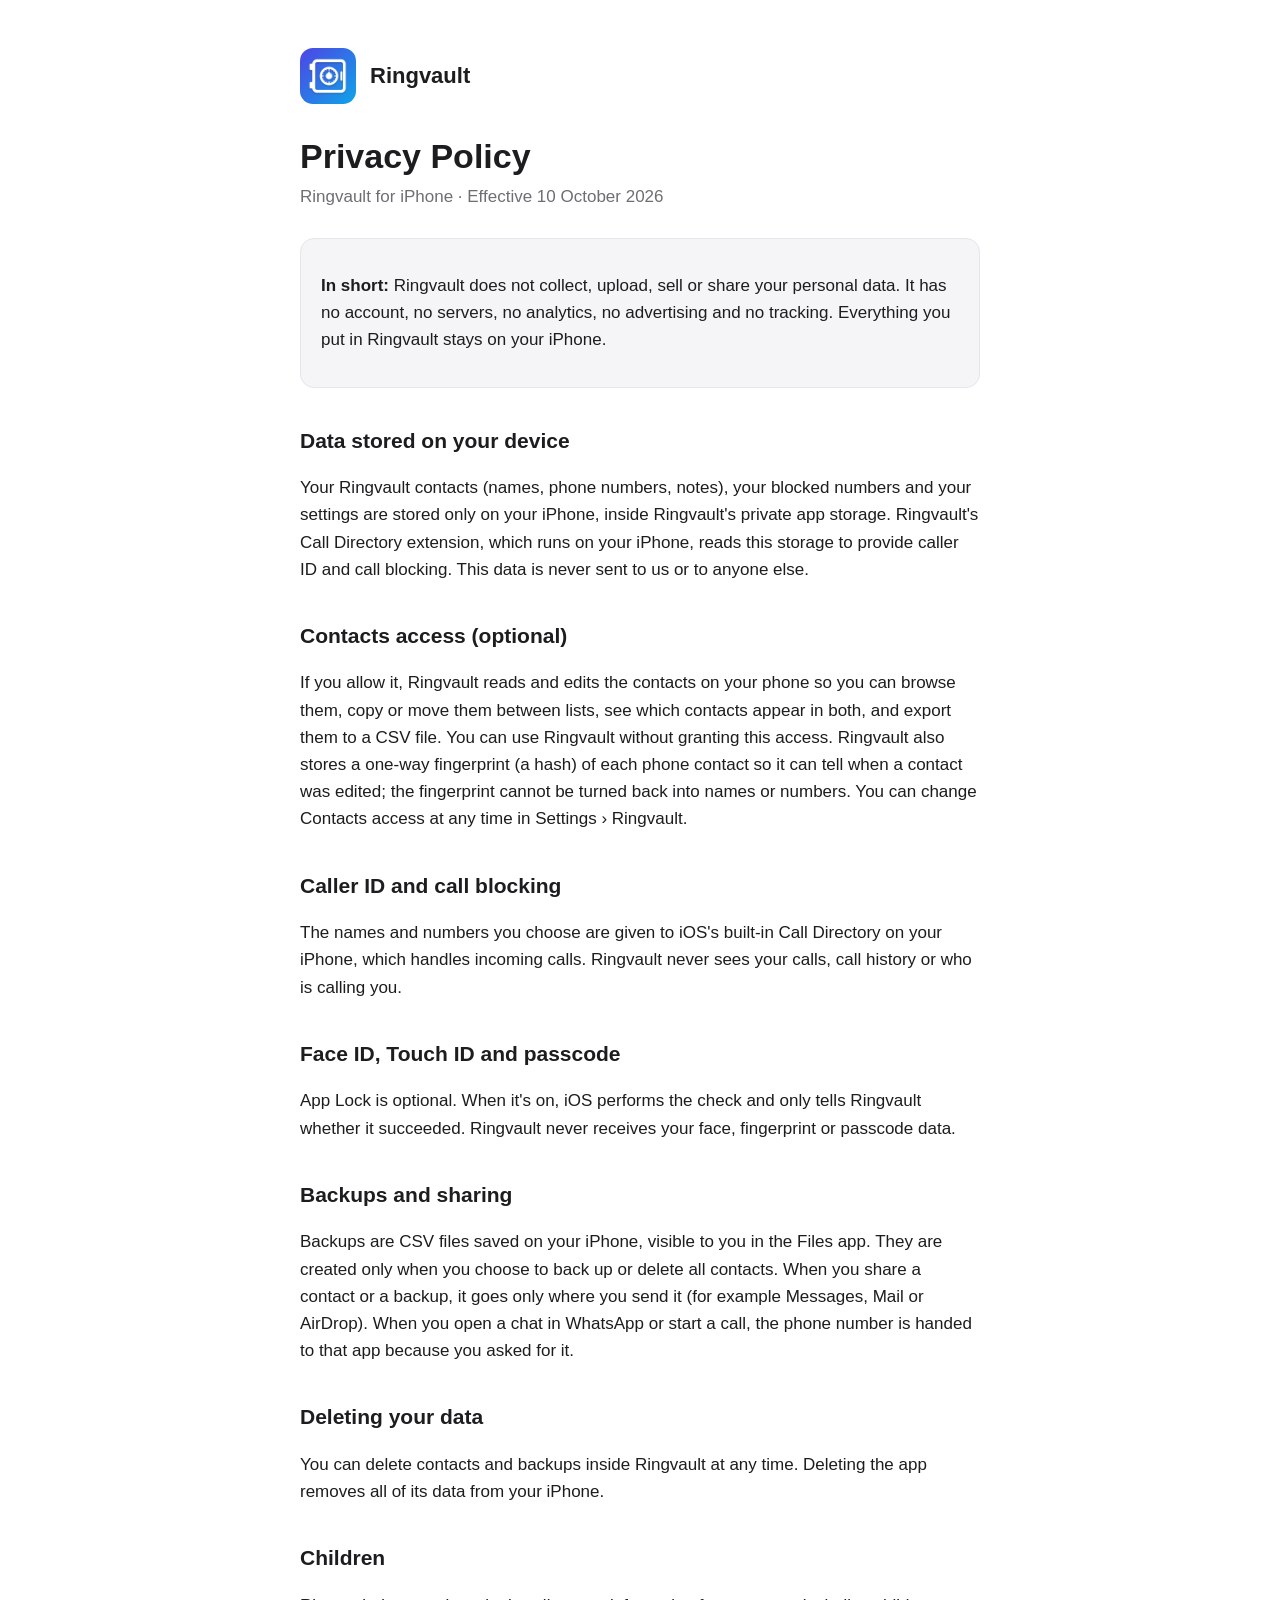
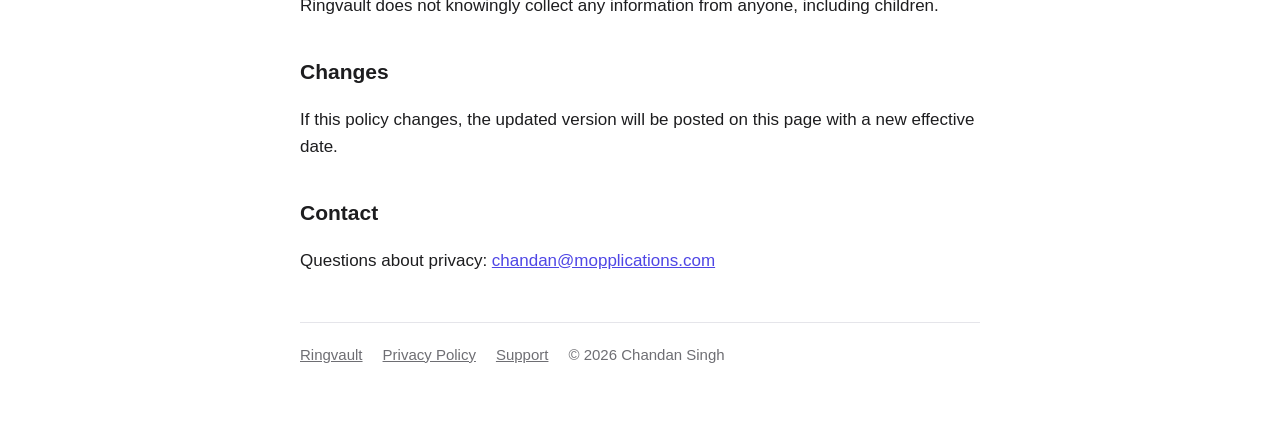
==== privacy/index.html @ 466d8e7d "Add Ringvault privacy policy and support pages Co-Authored-By: Claude Opus 5.5 <noreply@anthropic.co" ====
<!doctype html>
<html lang="en">
<head>
<meta charset="utf-8">
<meta name="viewport" content="width=device-width, initial-scale=1">
<title>Privacy Policy – Ringvault</title>
<meta name="description" content="How Ringvault handles your data: it stays on your device.">
<link rel="icon" href="../icon.png">
<link rel="stylesheet" href="../style.css">
</head>
<body>
<main>
<header><img src="../icon.png" alt=""><a href="../">Ringvault</a></header>
<h1>Privacy Policy</h1>
<p class="meta">Ringvault for iPhone · Effective 10 October 2026</p>
<div class="summary">
<p><strong>In short:</strong> Ringvault does not collect, upload, sell or share your personal data. It has no account, no servers, no analytics, no advertising and no tracking. Everything you put in Ringvault stays on your iPhone.</p>
</div>

<h2>Data stored on your device</h2>
<p>Your Ringvault contacts (names, phone numbers, notes), your blocked numbers and your settings are stored only on your iPhone, inside Ringvault's private app storage. Ringvault's Call Directory extension, which runs on your iPhone, reads this storage to provide caller ID and call blocking. This data is never sent to us or to anyone else.</p>

<h2>Contacts access (optional)</h2>
<p>If you allow it, Ringvault reads and edits the contacts on your phone so you can browse them, copy or move them between lists, see which contacts appear in both, and export them to a CSV file. You can use Ringvault without granting this access. Ringvault also stores a one-way fingerprint (a hash) of each phone contact so it can tell when a contact was edited; the fingerprint cannot be turned back into names or numbers. You can change Contacts access at any time in Settings › Ringvault.</p>

<h2>Caller ID and call blocking</h2>
<p>The names and numbers you choose are given to iOS's built-in Call Directory on your iPhone, which handles incoming calls. Ringvault never sees your calls, call history or who is calling you.</p>

<h2>Face ID, Touch ID and passcode</h2>
<p>App Lock is optional. When it's on, iOS performs the check and only tells Ringvault whether it succeeded. Ringvault never receives your face, fingerprint or passcode data.</p>

<h2>Backups and sharing</h2>
<p>Backups are CSV files saved on your iPhone, visible to you in the Files app. They are created only when you choose to back up or delete all contacts. When you share a contact or a backup, it goes only where you send it (for example Messages, Mail or AirDrop). When you open a chat in WhatsApp or start a call, the phone number is handed to that app because you asked for it.</p>

<h2>Deleting your data</h2>
<p>You can delete contacts and backups inside Ringvault at any time. Deleting the app removes all of its data from your iPhone.</p>

<h2>Children</h2>
<p>Ringvault does not knowingly collect any information from anyone, including children.</p>

<h2>Changes</h2>
<p>If this policy changes, the updated version will be posted on this page with a new effective date.</p>

<h2>Contact</h2>
<p>Questions about privacy: <a href="mailto:chandan@mopplications.com">chandan@mopplications.com</a></p>

<nav><a href="../">Ringvault</a><a href="../privacy/">Privacy Policy</a><a href="../support/">Support</a><span>© 2026 Chandan Singh</span></nav>
</main>
</body>
</html>
---- style.css ----
:root { --bg: #ffffff; --fg: #1d1d1f; --muted: #6e6e73; --accent: #4f46e5; --card: #f5f5f7; --border: #e5e5ea; }
@media (prefers-color-scheme: dark) {
  :root { --bg: #000000; --fg: #f5f5f7; --muted: #a1a1a6; --accent: #8b85ff; --card: #1c1c1e; --border: #2c2c2e; }
}
* { box-sizing: border-box; }
body { margin: 0; background: var(--bg); color: var(--fg); font: 17px/1.6 -apple-system, BlinkMacSystemFont, "Segoe UI", Roboto, sans-serif; }
main { max-width: 720px; margin: 0 auto; padding: 48px 20px 64px; }
header { display: flex; align-items: center; gap: 14px; margin-bottom: 32px; }
header img { width: 56px; height: 56px; border-radius: 13px; }
header a { color: inherit; text-decoration: none; font-weight: 700; font-size: 22px; }
h1 { font-size: 34px; line-height: 1.2; margin: 0 0 6px; }
h2 { font-size: 21px; margin: 36px 0 8px; }
p, li { color: var(--fg); }
.meta { color: var(--muted); margin: 0 0 28px; }
.summary { background: var(--card); border: 1px solid var(--border); border-radius: 14px; padding: 16px 20px; }
a { color: var(--accent); }
nav { display: flex; gap: 20px; margin-top: 48px; padding-top: 20px; border-top: 1px solid var(--border); color: var(--muted); font-size: 15px; flex-wrap: wrap; }
nav a { color: var(--muted); }
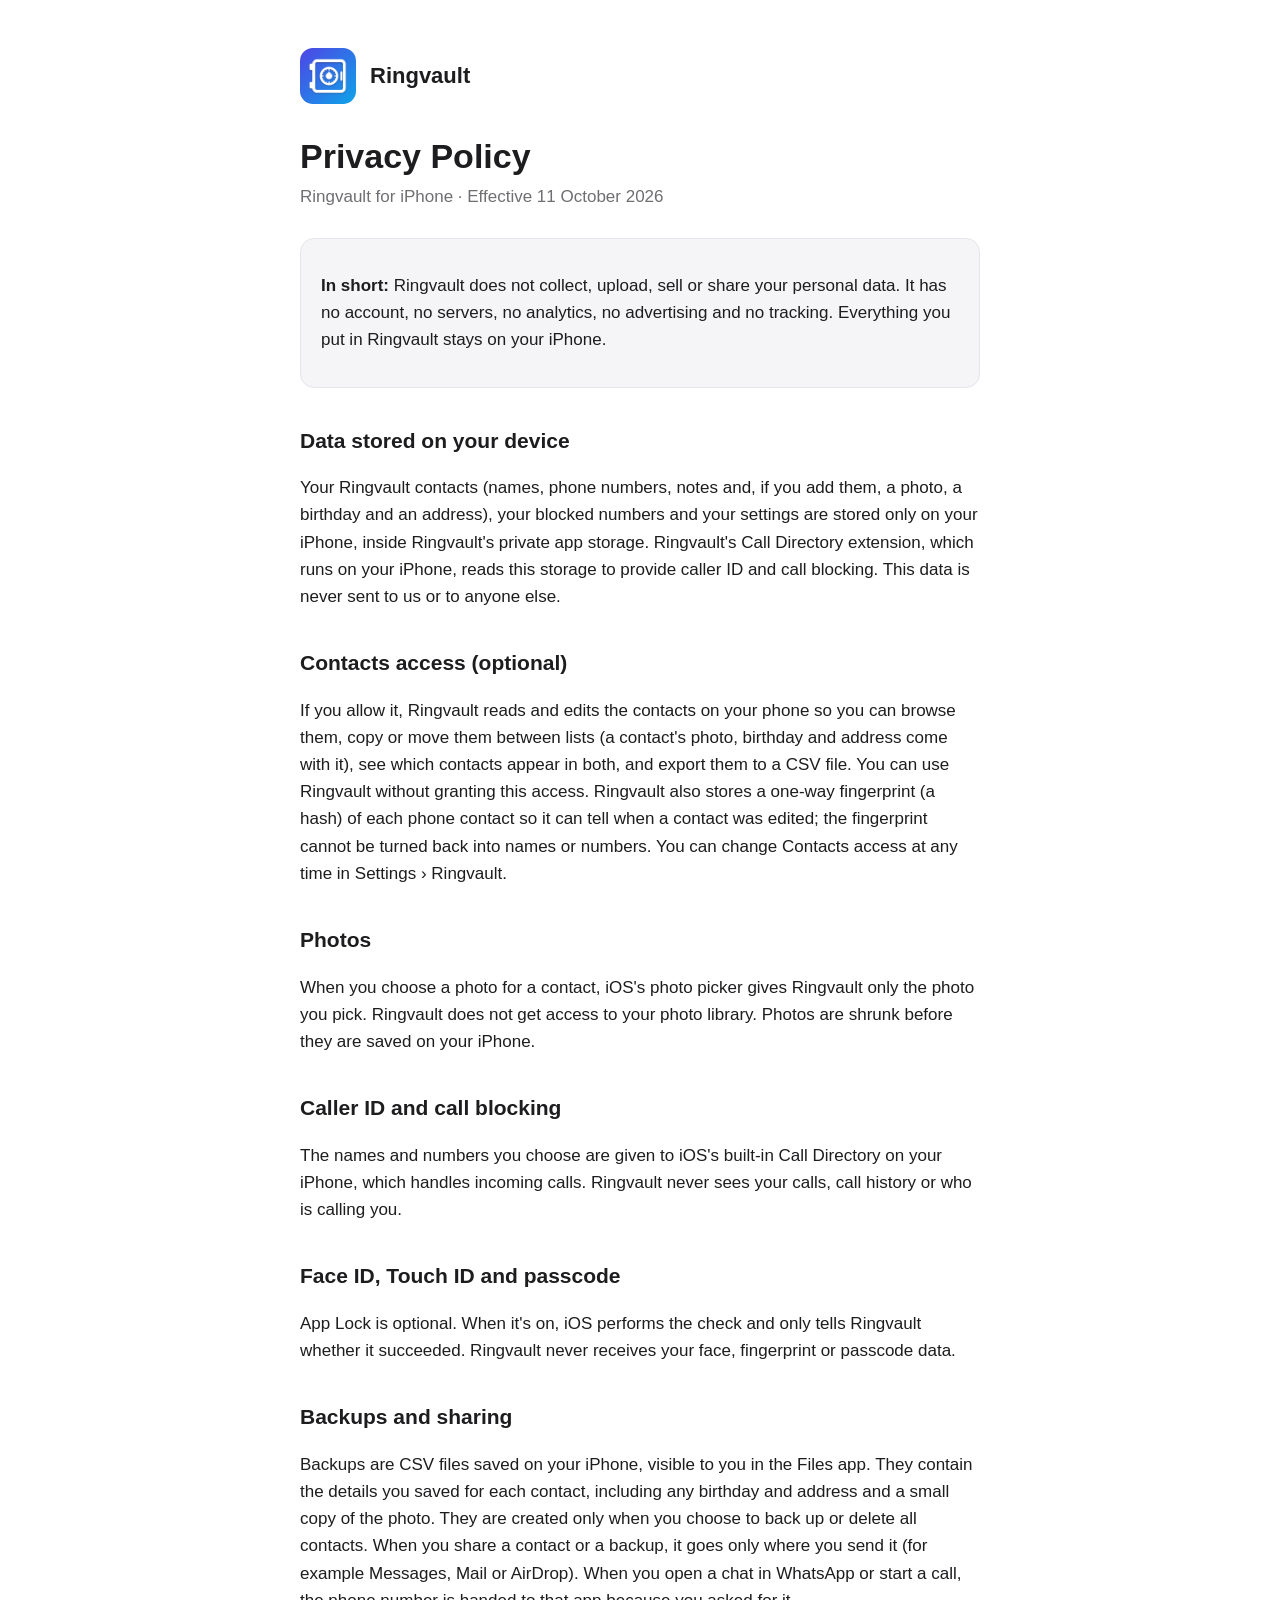
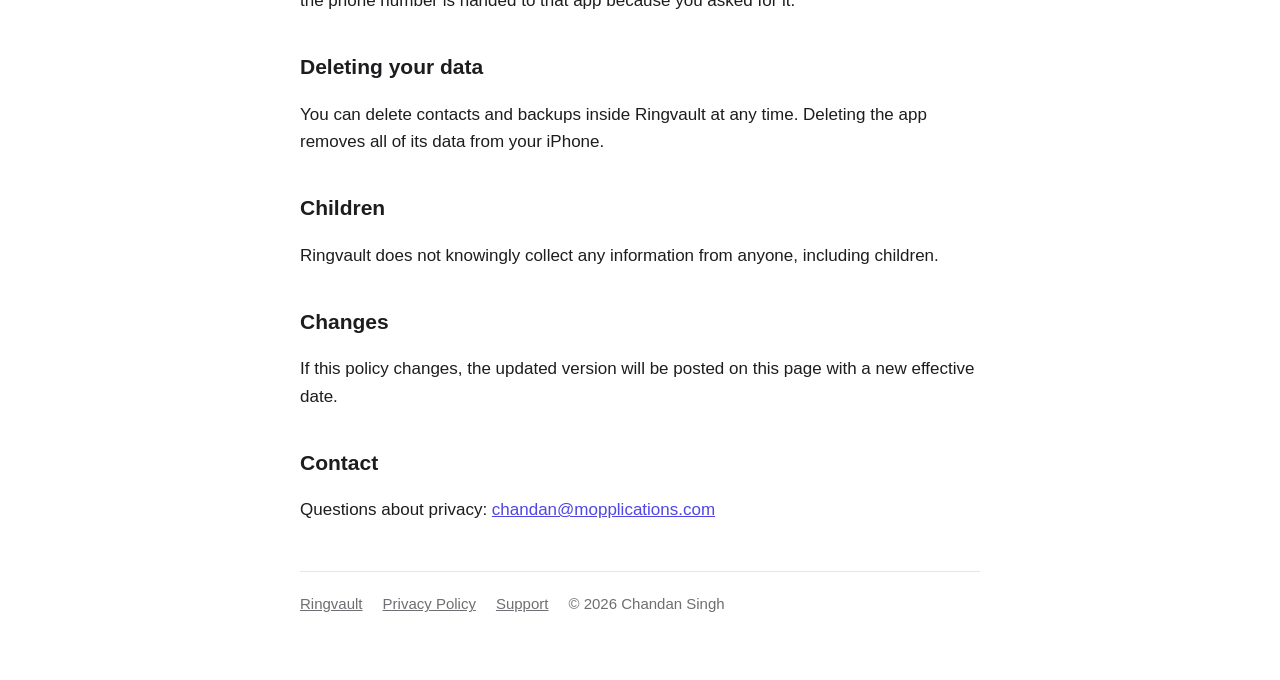
==== commit 27c8d527: "Update privacy policy and support pages for photos, birthdays, addresses and the new block flow Priv" ====
--- a/privacy/index.html
+++ b/privacy/index.html
@@ -12,16 +12,19 @@
 <main>
 <header><img src="../icon.png" alt=""><a href="../">Ringvault</a></header>
 <h1>Privacy Policy</h1>
-<p class="meta">Ringvault for iPhone · Effective 10 October 2026</p>
+<p class="meta">Ringvault for iPhone · Effective 11 October 2026</p>
 <div class="summary">
 <p><strong>In short:</strong> Ringvault does not collect, upload, sell or share your personal data. It has no account, no servers, no analytics, no advertising and no tracking. Everything you put in Ringvault stays on your iPhone.</p>
 </div>
 
 <h2>Data stored on your device</h2>
-<p>Your Ringvault contacts (names, phone numbers, notes), your blocked numbers and your settings are stored only on your iPhone, inside Ringvault's private app storage. Ringvault's Call Directory extension, which runs on your iPhone, reads this storage to provide caller ID and call blocking. This data is never sent to us or to anyone else.</p>
+<p>Your Ringvault contacts (names, phone numbers, notes and, if you add them, a photo, a birthday and an address), your blocked numbers and your settings are stored only on your iPhone, inside Ringvault's private app storage. Ringvault's Call Directory extension, which runs on your iPhone, reads this storage to provide caller ID and call blocking. This data is never sent to us or to anyone else.</p>
 
 <h2>Contacts access (optional)</h2>
-<p>If you allow it, Ringvault reads and edits the contacts on your phone so you can browse them, copy or move them between lists, see which contacts appear in both, and export them to a CSV file. You can use Ringvault without granting this access. Ringvault also stores a one-way fingerprint (a hash) of each phone contact so it can tell when a contact was edited; the fingerprint cannot be turned back into names or numbers. You can change Contacts access at any time in Settings › Ringvault.</p>
+<p>If you allow it, Ringvault reads and edits the contacts on your phone so you can browse them, copy or move them between lists (a contact's photo, birthday and address come with it), see which contacts appear in both, and export them to a CSV file. You can use Ringvault without granting this access. Ringvault also stores a one-way fingerprint (a hash) of each phone contact so it can tell when a contact was edited; the fingerprint cannot be turned back into names or numbers. You can change Contacts access at any time in Settings › Ringvault.</p>
+
+<h2>Photos</h2>
+<p>When you choose a photo for a contact, iOS's photo picker gives Ringvault only the photo you pick. Ringvault does not get access to your photo library. Photos are shrunk before they are saved on your iPhone.</p>
 
 <h2>Caller ID and call blocking</h2>
 <p>The names and numbers you choose are given to iOS's built-in Call Directory on your iPhone, which handles incoming calls. Ringvault never sees your calls, call history or who is calling you.</p>
@@ -30,7 +33,7 @@
 <p>App Lock is optional. When it's on, iOS performs the check and only tells Ringvault whether it succeeded. Ringvault never receives your face, fingerprint or passcode data.</p>
 
 <h2>Backups and sharing</h2>
-<p>Backups are CSV files saved on your iPhone, visible to you in the Files app. They are created only when you choose to back up or delete all contacts. When you share a contact or a backup, it goes only where you send it (for example Messages, Mail or AirDrop). When you open a chat in WhatsApp or start a call, the phone number is handed to that app because you asked for it.</p>
+<p>Backups are CSV files saved on your iPhone, visible to you in the Files app. They contain the details you saved for each contact, including any birthday and address and a small copy of the photo. They are created only when you choose to back up or delete all contacts. When you share a contact or a backup, it goes only where you send it (for example Messages, Mail or AirDrop). When you open a chat in WhatsApp or start a call, the phone number is handed to that app because you asked for it.</p>
 
 <h2>Deleting your data</h2>
 <p>You can delete contacts and backups inside Ringvault at any time. Deleting the app removes all of its data from your iPhone.</p>
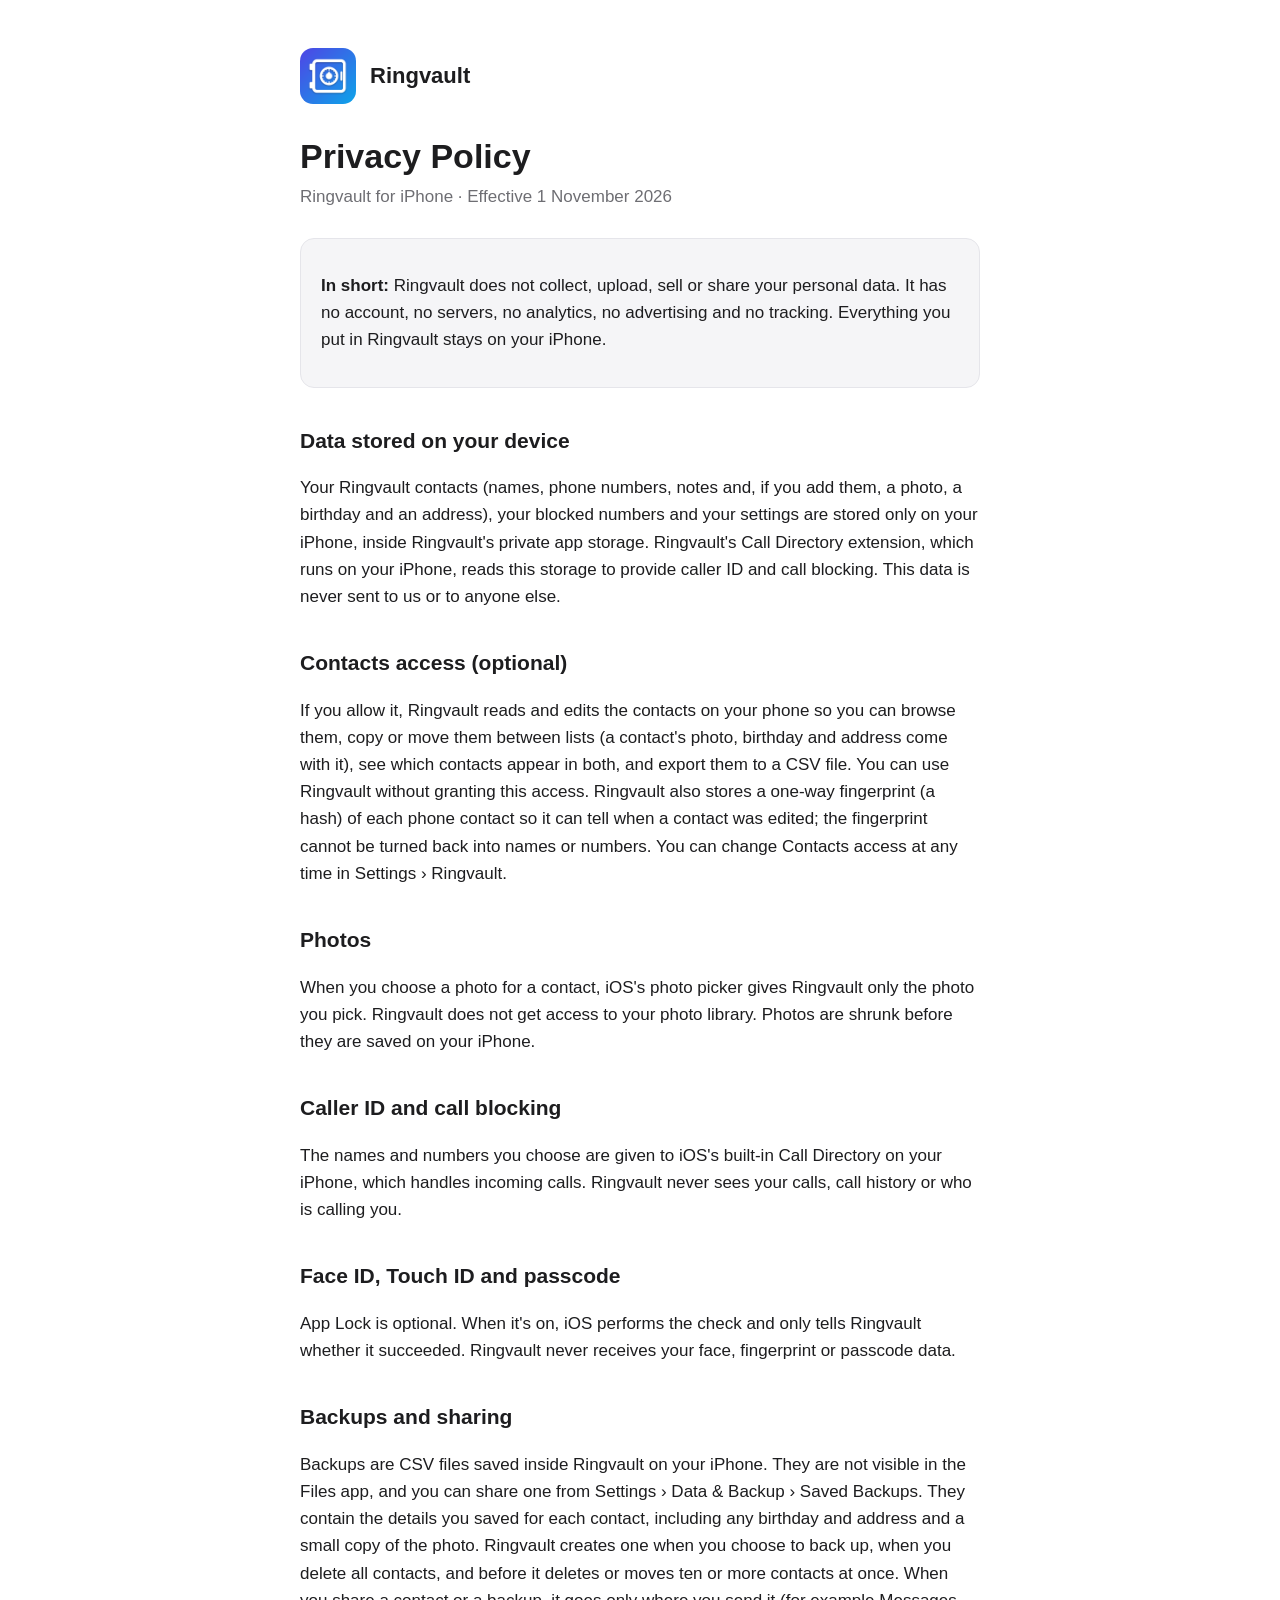
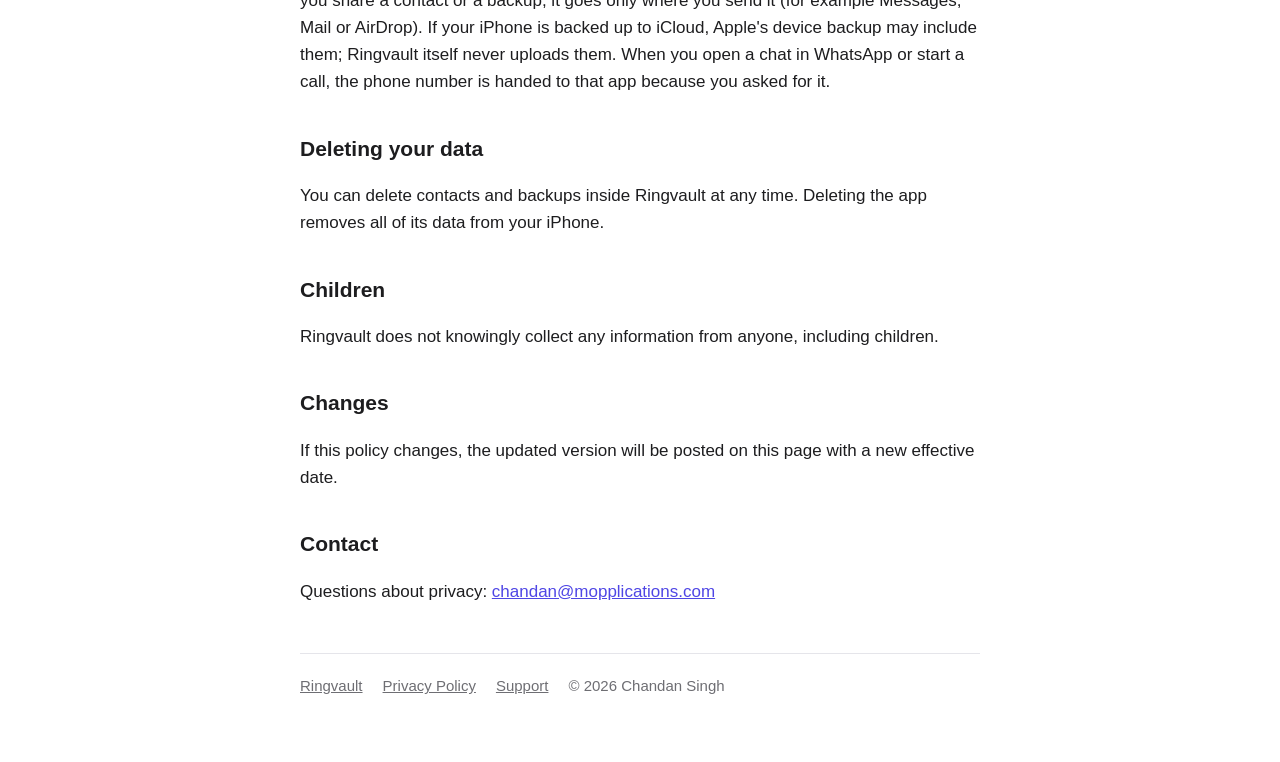
==== commit 968237a2: "Update privacy and support pages: backups are private to the app and are also saved before large del" ====
--- a/privacy/index.html
+++ b/privacy/index.html
@@ -12,7 +12,7 @@
 <main>
 <header><img src="../icon.png" alt=""><a href="../">Ringvault</a></header>
 <h1>Privacy Policy</h1>
-<p class="meta">Ringvault for iPhone · Effective 11 October 2026</p>
+<p class="meta">Ringvault for iPhone · Effective 1 November 2026</p>
 <div class="summary">
 <p><strong>In short:</strong> Ringvault does not collect, upload, sell or share your personal data. It has no account, no servers, no analytics, no advertising and no tracking. Everything you put in Ringvault stays on your iPhone.</p>
 </div>
@@ -33,7 +33,7 @@
 <p>App Lock is optional. When it's on, iOS performs the check and only tells Ringvault whether it succeeded. Ringvault never receives your face, fingerprint or passcode data.</p>
 
 <h2>Backups and sharing</h2>
-<p>Backups are CSV files saved on your iPhone, visible to you in the Files app. They contain the details you saved for each contact, including any birthday and address and a small copy of the photo. They are created only when you choose to back up or delete all contacts. When you share a contact or a backup, it goes only where you send it (for example Messages, Mail or AirDrop). When you open a chat in WhatsApp or start a call, the phone number is handed to that app because you asked for it.</p>
+<p>Backups are CSV files saved inside Ringvault on your iPhone. They are not visible in the Files app, and you can share one from Settings › Data &amp; Backup › Saved Backups. They contain the details you saved for each contact, including any birthday and address and a small copy of the photo. Ringvault creates one when you choose to back up, when you delete all contacts, and before it deletes or moves ten or more contacts at once. When you share a contact or a backup, it goes only where you send it (for example Messages, Mail or AirDrop). If your iPhone is backed up to iCloud, Apple's device backup may include them; Ringvault itself never uploads them. When you open a chat in WhatsApp or start a call, the phone number is handed to that app because you asked for it.</p>
 
 <h2>Deleting your data</h2>
 <p>You can delete contacts and backups inside Ringvault at any time. Deleting the app removes all of its data from your iPhone.</p>
